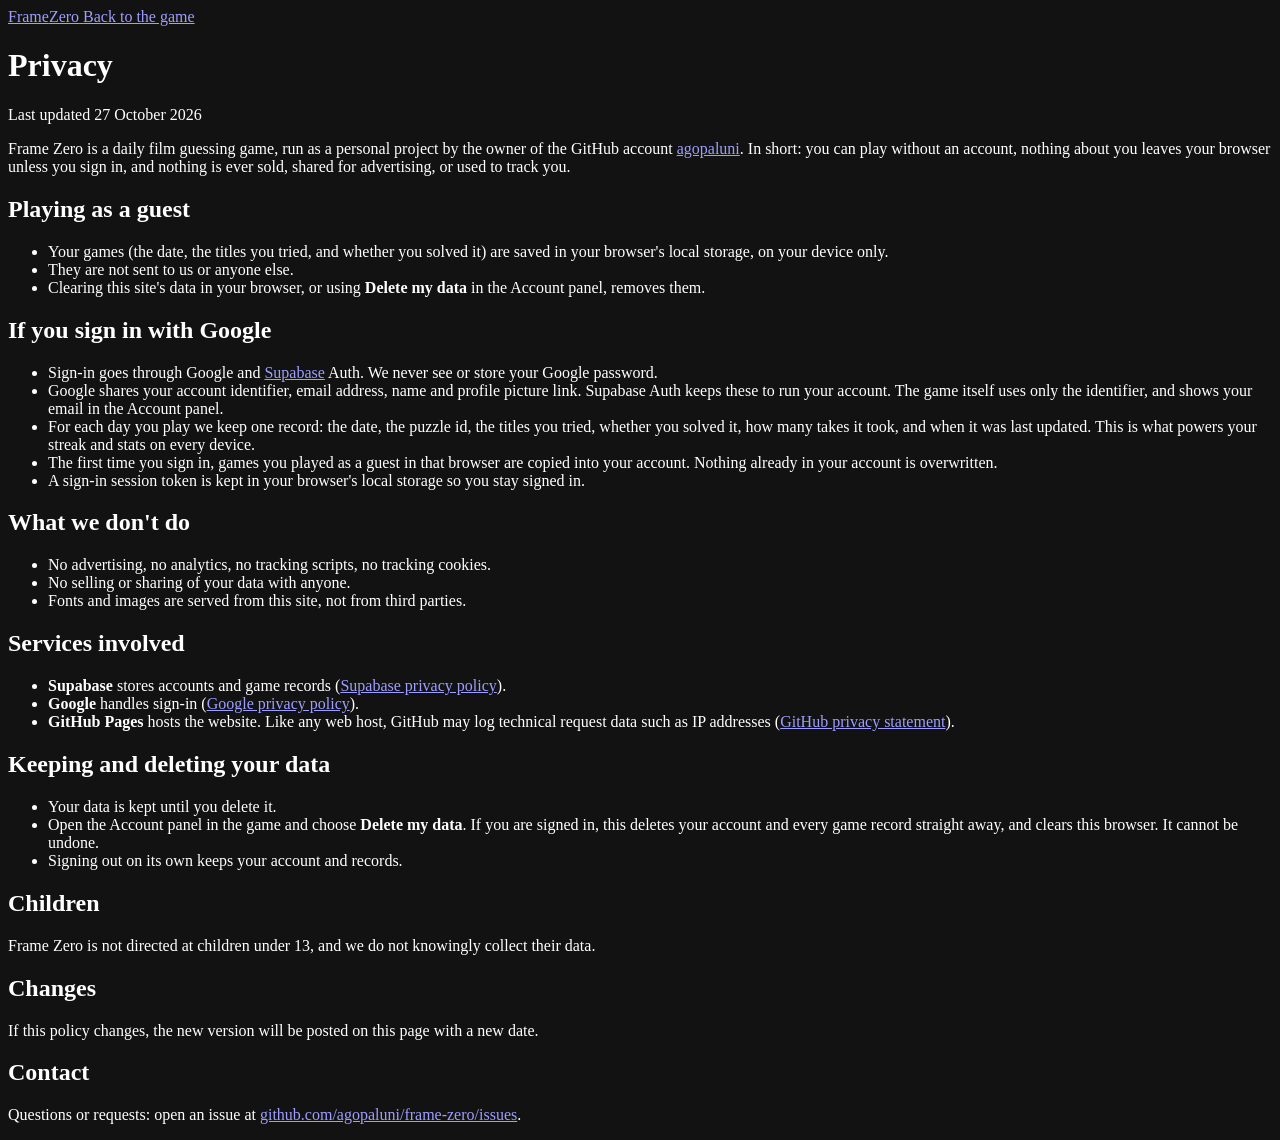
==== privacy.html @ 5e2959f5 "Deploy 2026-10-27 19:43 UTC" ====
<!doctype html>
<html lang="en">
  <head>
    <meta charset="utf-8" />
    <meta name="viewport" content="width=device-width, initial-scale=1, viewport-fit=cover" />
    <meta name="color-scheme" content="dark" />
    <meta name="theme-color" content="#121110" />
    <meta name="description" content="What Frame Zero stores, why, and how to delete it." />
    <title>Privacy | Frame Zero</title>
    <link rel="icon" href="/frame-zero/favicon.svg" type="image/svg+xml" />
    <script type="module" crossorigin src="/frame-zero/assets/modulepreload-polyfill-P2Xu9kJm.js"></script>
    <link rel="stylesheet" crossorigin href="/frame-zero/assets/privacy-B8dcJhwJ.css">
  </head>
  <body>
    <header class="bar">
      <a class="wordmark" href="./" aria-label="Frame Zero, back to the game">
        <span class="wordmark-frame">Frame</span><span class="wordmark-zero">Zero</span>
      </a>
      <a class="back" href="./">Back to the game</a>
    </header>

    <main class="doc">
      <h1>Privacy</h1>
      <p class="updated">Last updated <time datetime="2026-10-27">27 October 2026</time></p>

      <p class="lede">
        Frame Zero is a daily film guessing game, run as a personal project by the owner of the GitHub account
        <a href="https://github.com/agopaluni">agopaluni</a>. In short: you can play without an account, nothing about you
        leaves your browser unless you sign in, and nothing is ever sold, shared for advertising, or used to track you.
      </p>

      <h2>Playing as a guest</h2>
      <ul>
        <li>Your games (the date, the titles you tried, and whether you solved it) are saved in your browser's local storage, on your device only.</li>
        <li>They are not sent to us or anyone else.</li>
        <li>Clearing this site's data in your browser, or using <strong>Delete my data</strong> in the Account panel, removes them.</li>
      </ul>

      <h2>If you sign in with Google</h2>
      <ul>
        <li>Sign-in goes through Google and <a href="https://supabase.com">Supabase</a> Auth. We never see or store your Google password.</li>
        <li>Google shares your account identifier, email address, name and profile picture link. Supabase Auth keeps these to run your account. The game itself uses only the identifier, and shows your email in the Account panel.</li>
        <li>For each day you play we keep one record: the date, the puzzle id, the titles you tried, whether you solved it, how many takes it took, and when it was last updated. This is what powers your streak and stats on every device.</li>
        <li>The first time you sign in, games you played as a guest in that browser are copied into your account. Nothing already in your account is overwritten.</li>
        <li>A sign-in session token is kept in your browser's local storage so you stay signed in.</li>
      </ul>

      <h2>What we don't do</h2>
      <ul>
        <li>No advertising, no analytics, no tracking scripts, no tracking cookies.</li>
        <li>No selling or sharing of your data with anyone.</li>
        <li>Fonts and images are served from this site, not from third parties.</li>
      </ul>

      <h2>Services involved</h2>
      <ul>
        <li><strong>Supabase</strong> stores accounts and game records (<a href="https://supabase.com/privacy">Supabase privacy policy</a>).</li>
        <li><strong>Google</strong> handles sign-in (<a href="https://policies.google.com/privacy">Google privacy policy</a>).</li>
        <li><strong>GitHub Pages</strong> hosts the website. Like any web host, GitHub may log technical request data such as IP addresses (<a href="https://docs.github.com/en/site-policy/privacy-policies/github-general-privacy-statement">GitHub privacy statement</a>).</li>
      </ul>

      <h2>Keeping and deleting your data</h2>
      <ul>
        <li>Your data is kept until you delete it.</li>
        <li>Open the Account panel in the game and choose <strong>Delete my data</strong>. If you are signed in, this deletes your account and every game record straight away, and clears this browser. It cannot be undone.</li>
        <li>Signing out on its own keeps your account and records.</li>
      </ul>

      <h2>Children</h2>
      <p>Frame Zero is not directed at children under 13, and we do not knowingly collect their data.</p>

      <h2>Changes</h2>
      <p>If this policy changes, the new version will be posted on this page with a new date.</p>

      <h2>Contact</h2>
      <p>
        Questions or requests: open an issue at
        <a href="https://github.com/agopaluni/frame-zero/issues">github.com/agopaluni/frame-zero/issues</a>.
      </p>
    </main>
  </body>
</html>
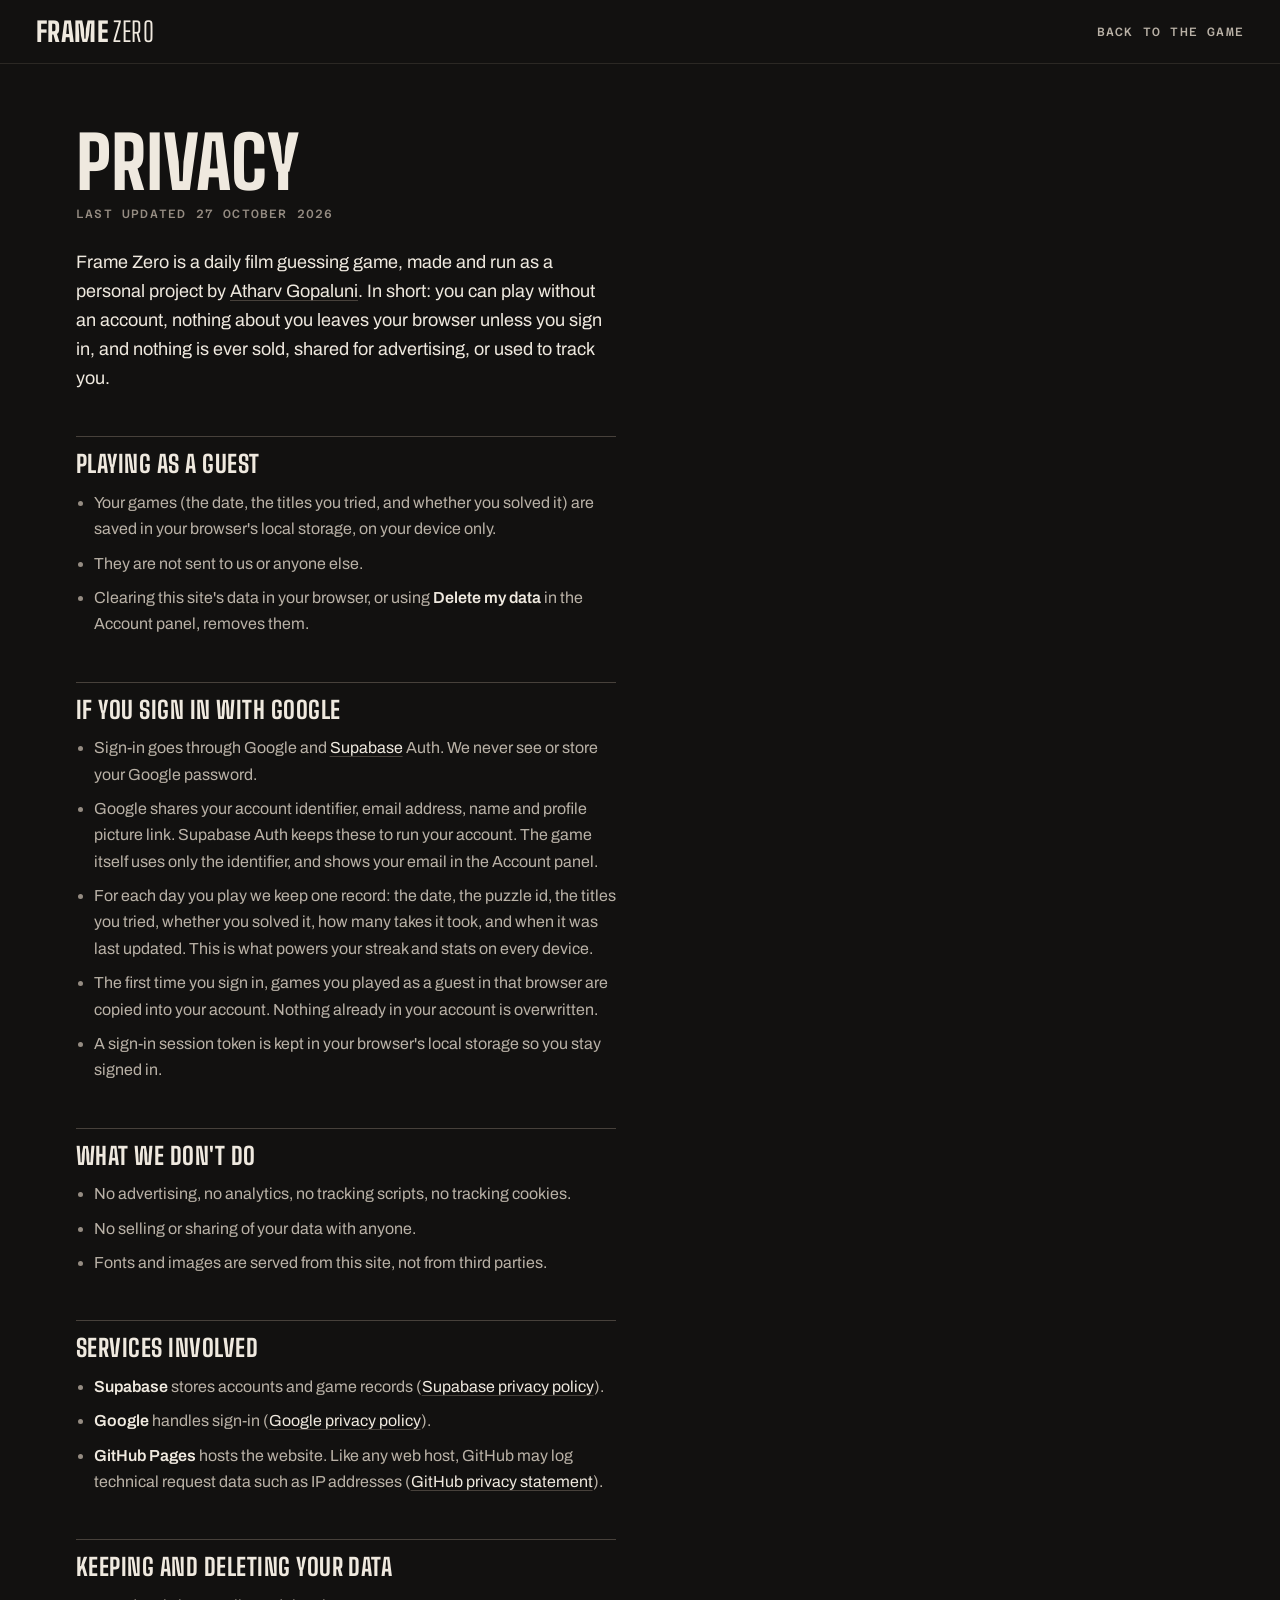
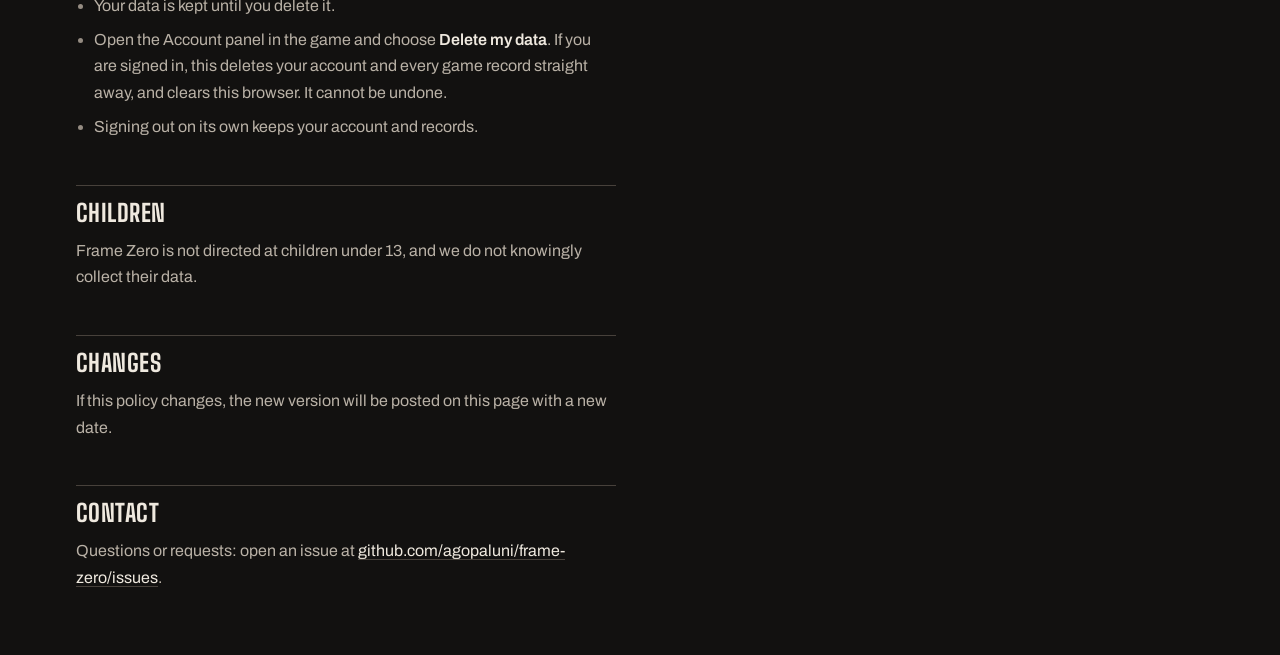
==== commit 6e4c90e1: "Deploy 2026-10-27 20:44 UTC" ====
--- a/privacy.html
+++ b/privacy.html
@@ -7,9 +7,9 @@
     <meta name="theme-color" content="#121110" />
     <meta name="description" content="What Frame Zero stores, why, and how to delete it." />
     <title>Privacy | Frame Zero</title>
-    <link rel="icon" href="/frame-zero/favicon.svg" type="image/svg+xml" />
-    <script type="module" crossorigin src="/frame-zero/assets/modulepreload-polyfill-P2Xu9kJm.js"></script>
-    <link rel="stylesheet" crossorigin href="/frame-zero/assets/privacy-B8dcJhwJ.css">
+    <link rel="icon" href="/favicon.svg" type="image/svg+xml" />
+    <script type="module" crossorigin src="/assets/modulepreload-polyfill-P2Xu9kJm.js"></script>
+    <link rel="stylesheet" crossorigin href="/assets/privacy-Bjh4XZQy.css">
   </head>
   <body>
     <header class="bar">
@@ -24,8 +24,8 @@
       <p class="updated">Last updated <time datetime="2026-10-27">27 October 2026</time></p>
 
       <p class="lede">
-        Frame Zero is a daily film guessing game, run as a personal project by the owner of the GitHub account
-        <a href="https://github.com/agopaluni">agopaluni</a>. In short: you can play without an account, nothing about you
+        Frame Zero is a daily film guessing game, made and run as a personal project by
+        <a href="https://atharvgopaluni.com">Atharv Gopaluni</a>. In short: you can play without an account, nothing about you
         leaves your browser unless you sign in, and nothing is ever sold, shared for advertising, or used to track you.
       </p>
 
--- a/assets/privacy-Bjh4XZQy.css
+++ b/assets/privacy-Bjh4XZQy.css
@@ -0,0 +1 @@
+@font-face{font-family:Big Shoulders Variable;font-style:normal;font-display:swap;font-weight:100 900;src:url(/assets/big-shoulders-vietnamese-wght-normal-Cu-DDijC.woff2)format("woff2-variations");unicode-range:U+102-103,U+110-111,U+128-129,U+168-169,U+1A0-1A1,U+1AF-1B0,U+300-301,U+303-304,U+308-309,U+323,U+329,U+1EA0-1EF9,U+20AB}@font-face{font-family:Big Shoulders Variable;font-style:normal;font-display:swap;font-weight:100 900;src:url(/assets/big-shoulders-latin-ext-wght-normal-C7duU6kR.woff2)format("woff2-variations");unicode-range:U+100-2BA,U+2BD-2C5,U+2C7-2CC,U+2CE-2D7,U+2DD-2FF,U+304,U+308,U+329,U+1D00-1DBF,U+1E00-1E9F,U+1EF2-1EFF,U+2020,U+20A0-20AB,U+20AD-20C0,U+2113,U+2C60-2C7F,U+A720-A7FF}@font-face{font-family:Big Shoulders Variable;font-style:normal;font-display:swap;font-weight:100 900;src:url(/assets/big-shoulders-latin-wght-normal-D2Rs5vCJ.woff2)format("woff2-variations");unicode-range:U+??,U+131,U+152-153,U+2BB-2BC,U+2C6,U+2DA,U+2DC,U+304,U+308,U+329,U+2000-206F,U+20AC,U+2122,U+2191,U+2193,U+2212,U+2215,U+FEFF,U+FFFD}@font-face{font-family:Archivo Variable;font-style:normal;font-display:swap;font-weight:100 900;src:url(/assets/archivo-vietnamese-wght-normal-XAtsl5Q_.woff2)format("woff2-variations");unicode-range:U+102-103,U+110-111,U+128-129,U+168-169,U+1A0-1A1,U+1AF-1B0,U+300-301,U+303-304,U+308-309,U+323,U+329,U+1EA0-1EF9,U+20AB}@font-face{font-family:Archivo Variable;font-style:normal;font-display:swap;font-weight:100 900;src:url(/assets/archivo-latin-ext-wght-normal-C4zznr8T.woff2)format("woff2-variations");unicode-range:U+100-2BA,U+2BD-2C5,U+2C7-2CC,U+2CE-2D7,U+2DD-2FF,U+304,U+308,U+329,U+1D00-1DBF,U+1E00-1E9F,U+1EF2-1EFF,U+2020,U+20A0-20AB,U+20AD-20C0,U+2113,U+2C60-2C7F,U+A720-A7FF}@font-face{font-family:Archivo Variable;font-style:normal;font-display:swap;font-weight:100 900;src:url(/assets/archivo-latin-wght-normal-E0tuGl4L.woff2)format("woff2-variations");unicode-range:U+??,U+131,U+152-153,U+2BB-2BC,U+2C6,U+2DA,U+2DC,U+304,U+308,U+329,U+2000-206F,U+20AC,U+2122,U+2191,U+2193,U+2212,U+2215,U+FEFF,U+FFFD}@font-face{font-family:Azeret Mono Variable;font-style:normal;font-display:swap;font-weight:100 900;src:url(/assets/azeret-mono-latin-ext-wght-normal-CaAVEd4C.woff2)format("woff2-variations");unicode-range:U+100-2BA,U+2BD-2C5,U+2C7-2CC,U+2CE-2D7,U+2DD-2FF,U+304,U+308,U+329,U+1D00-1DBF,U+1E00-1E9F,U+1EF2-1EFF,U+2020,U+20A0-20AB,U+20AD-20C0,U+2113,U+2C60-2C7F,U+A720-A7FF}@font-face{font-family:Azeret Mono Variable;font-style:normal;font-display:swap;font-weight:100 900;src:url(/assets/azeret-mono-latin-wght-normal-BhHwRSCm.woff2)format("woff2-variations");unicode-range:U+??,U+131,U+152-153,U+2BB-2BC,U+2C6,U+2DA,U+2DC,U+304,U+308,U+329,U+2000-206F,U+20AC,U+2122,U+2191,U+2193,U+2212,U+2215,U+FEFF,U+FFFD}:root{--lightningcss-light: ;--lightningcss-dark:initial;color-scheme:dark;--ground:#121110;--ground-2:#1a1816;--ground-3:#23201d;--well:#0a0908;--monitor:#000;--rule:#2b2824;--rule-strong:#47413b;--ink:#efe9df;--ink-2:#b9b1a6;--ink-3:#958c82;--tally:#ff4538;--tally-ink:#ff6b5f;--overlay-ink:#ffffffe6;--focus:#f6f1e8;--font-display:"Big Shoulders Variable", "Arial Narrow", sans-serif;--font-body:"Archivo Variable", "Helvetica Neue", Arial, sans-serif;--font-mono:"Azeret Mono Variable", ui-monospace, "SF Mono", Menlo, monospace;--gutter:16px;--bar-h:56px;--ar:2.39;--ease-out:cubic-bezier(.16, 1, .3, 1);--pull:.6s;--safe-l:max(var(--gutter), env(safe-area-inset-left));--safe-r:max(var(--gutter), env(safe-area-inset-right))}@media (min-width:720px){:root{--gutter:24px;--bar-h:60px}}@media (min-width:1200px){:root{--gutter:36px;--bar-h:64px}}*,:before,:after{box-sizing:border-box}html{background:var(--ground);-webkit-text-size-adjust:100%;-moz-text-size-adjust:100%;text-size-adjust:100%}body{background:var(--ground);color:var(--ink-2);font:400 16px/1.65 var(--font-body);-webkit-font-smoothing:antialiased;margin:0}::selection{background:var(--rule-strong);color:#fff}:focus-visible{outline:2px solid var(--focus);outline-offset:2px}.bar{min-height:calc(var(--bar-h) + env(safe-area-inset-top));padding:env(safe-area-inset-top) var(--safe-r) 0 var(--safe-l);border-bottom:1px solid var(--rule);justify-content:space-between;align-items:center;gap:16px;display:flex}.wordmark{min-height:44px;color:var(--ink);font:27px/1 var(--font-display);text-transform:uppercase;letter-spacing:.015em;align-items:center;gap:.16em;text-decoration:none;display:inline-flex}.wordmark-frame{font-weight:800}.wordmark-zero{font-weight:300}.back{min-height:44px;font:500 12px/1 var(--font-mono);letter-spacing:.1em;text-transform:uppercase;color:var(--ink-2);align-items:center;text-decoration:none;display:inline-flex}.back:hover{color:var(--ink)}.doc{max-width:68ch;padding:40px var(--safe-r) calc(64px + env(safe-area-inset-bottom)) var(--safe-l)}@media (min-width:900px){.doc{margin-left:max(var(--gutter), calc((100vw - 1200px) / 2));padding-top:64px}}h1{font:800 clamp(44px, 7vw, 72px)/.95 var(--font-display);text-transform:uppercase;color:var(--ink);margin:0}.updated{font:500 12px/1 var(--font-mono);letter-spacing:.1em;text-transform:uppercase;color:var(--ink-3);margin:12px 0 0}.lede{color:var(--ink);margin:28px 0 0;font-size:18px;line-height:1.6}h2{border-top:1px solid var(--rule-strong);font:700 24px/1.1 var(--font-display);text-transform:uppercase;letter-spacing:.02em;color:var(--ink);margin:44px 0 12px;padding-top:14px}p{margin:0}ul{margin:0;padding-left:1.1em}li+li{margin-top:8px}li::marker{color:var(--ink-3)}strong{color:var(--ink);font-weight:600}a{color:var(--ink);text-decoration:underline;-webkit-text-decoration-color:var(--rule-strong);text-decoration-color:var(--rule-strong);text-underline-offset:3px;text-decoration-thickness:1px}a:hover{-webkit-text-decoration-color:var(--ink);text-decoration-color:var(--ink)}.wordmark,.back{text-decoration:none}
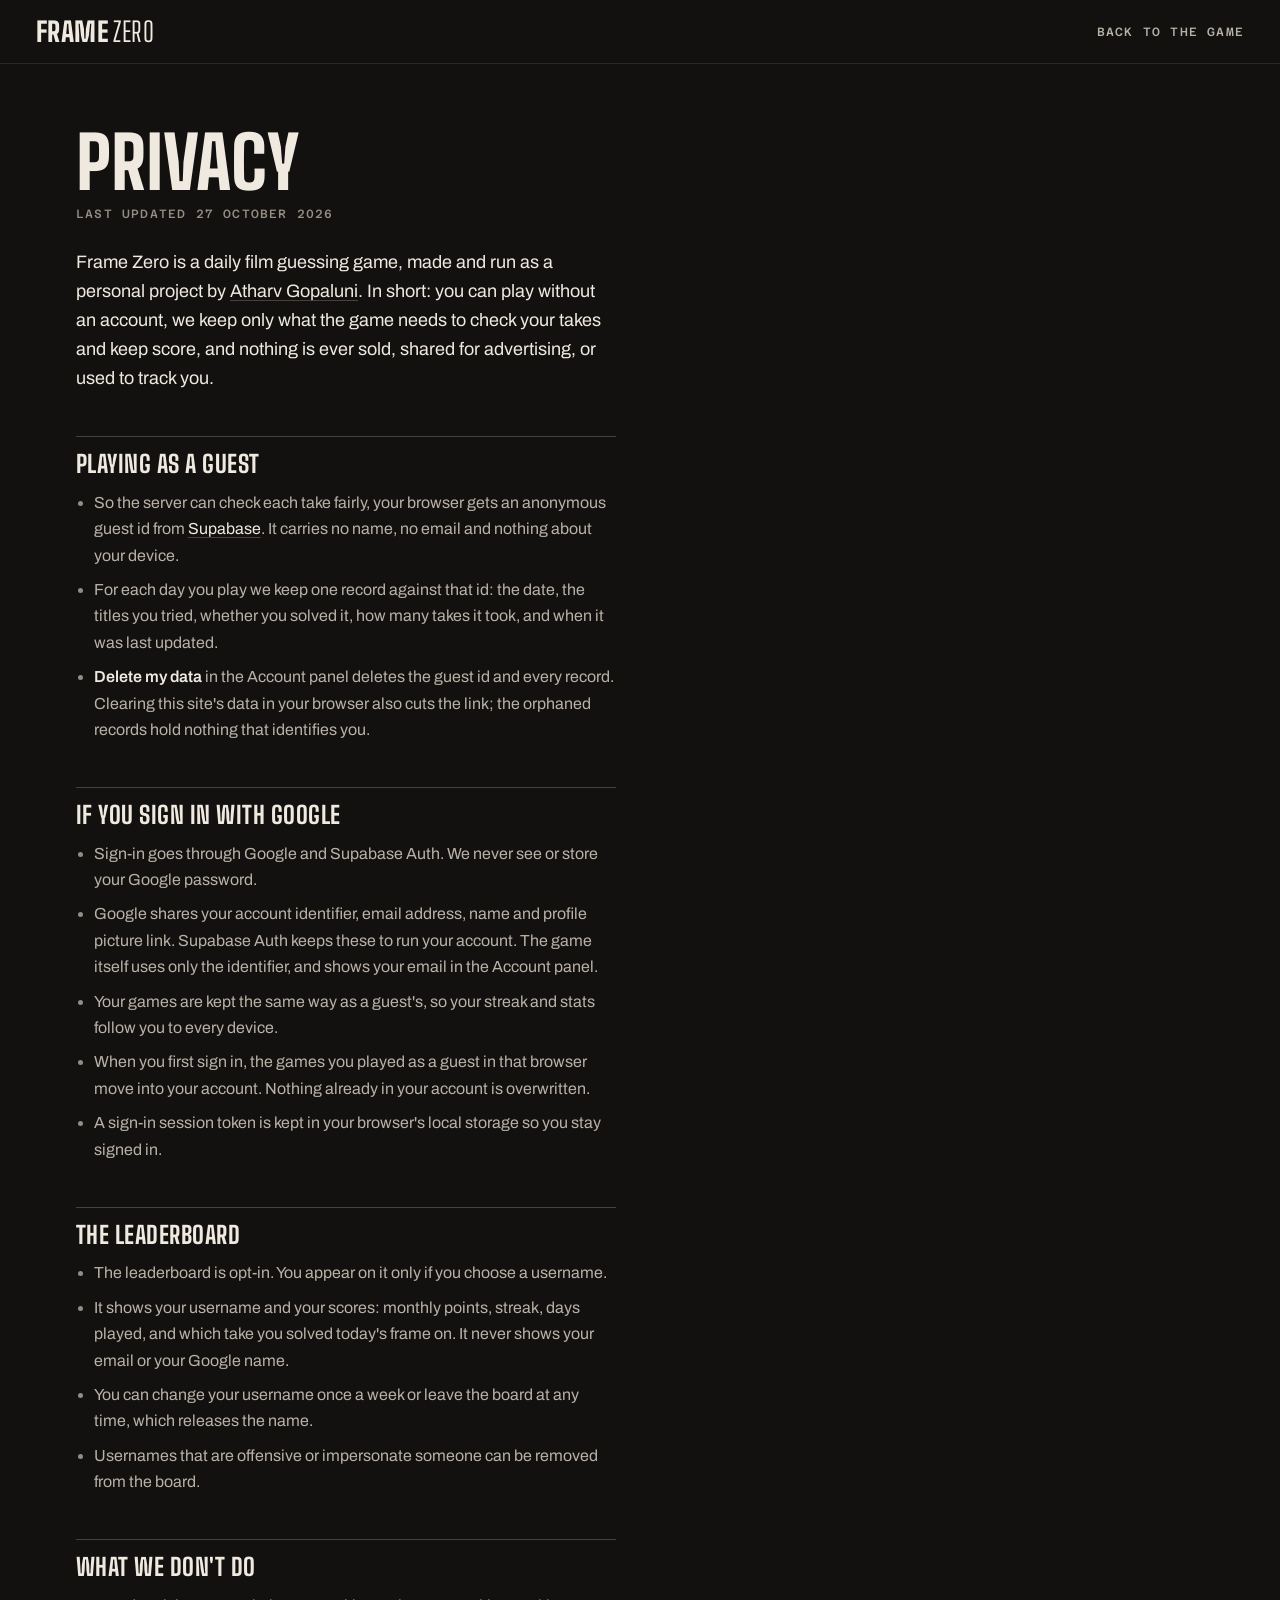
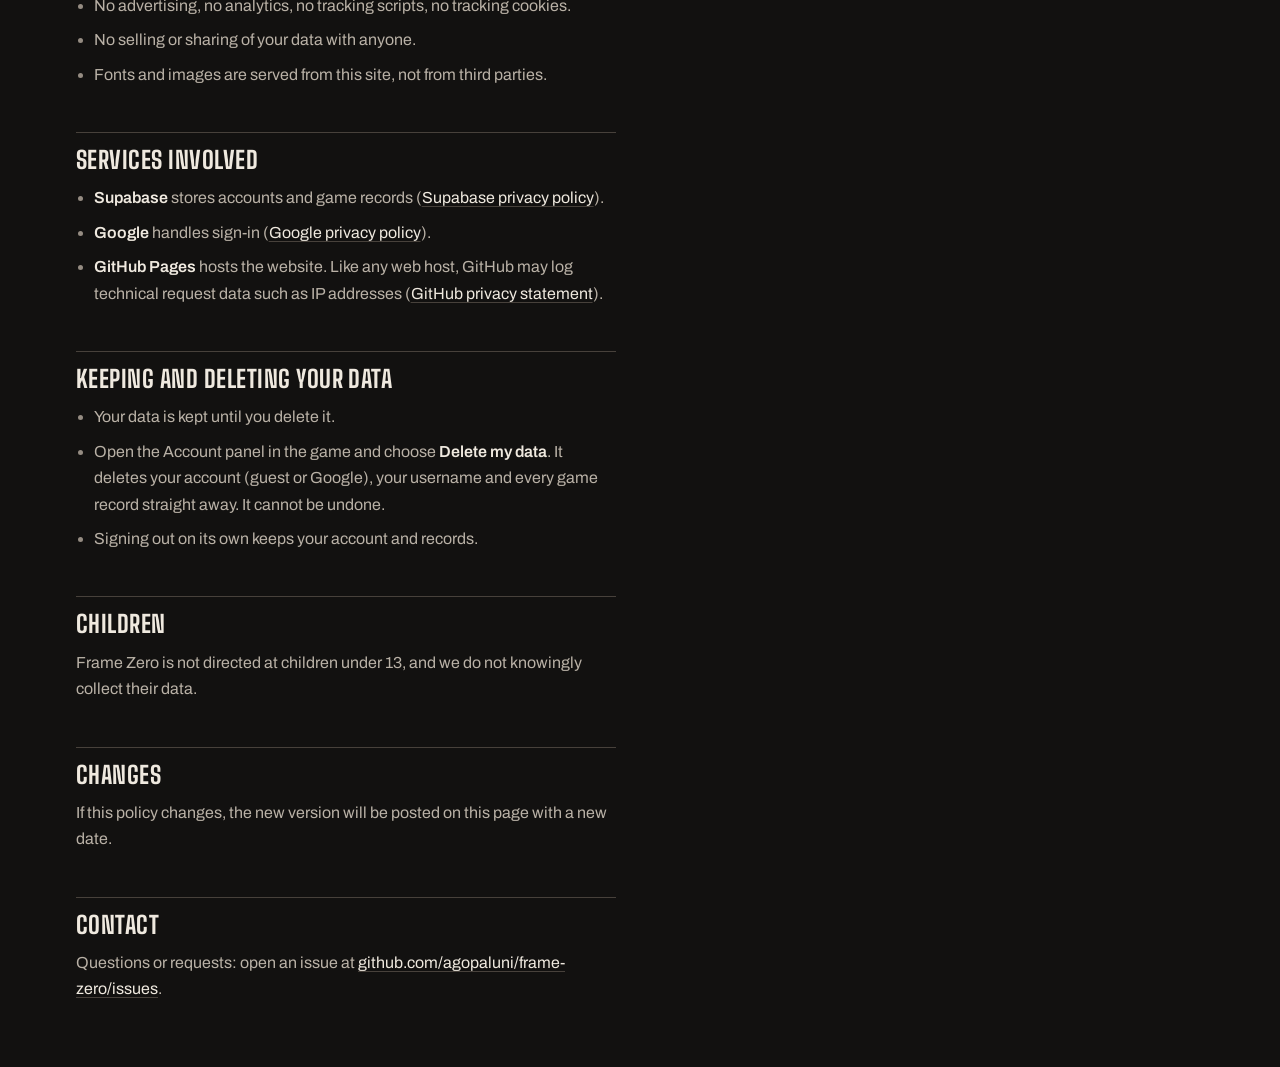
==== commit a8a09bf1: "Deploy 2026-10-27 22:38 UTC" ====
--- a/privacy.html
+++ b/privacy.html
@@ -25,24 +25,33 @@
 
       <p class="lede">
         Frame Zero is a daily film guessing game, made and run as a personal project by
-        <a href="https://atharvgopaluni.com">Atharv Gopaluni</a>. In short: you can play without an account, nothing about you
-        leaves your browser unless you sign in, and nothing is ever sold, shared for advertising, or used to track you.
+        <a href="https://atharvgopaluni.com">Atharv Gopaluni</a>. In short: you can play without an account, we keep only
+        what the game needs to check your takes and keep score, and nothing is ever sold, shared for advertising, or used
+        to track you.
       </p>
 
       <h2>Playing as a guest</h2>
       <ul>
-        <li>Your games (the date, the titles you tried, and whether you solved it) are saved in your browser's local storage, on your device only.</li>
-        <li>They are not sent to us or anyone else.</li>
-        <li>Clearing this site's data in your browser, or using <strong>Delete my data</strong> in the Account panel, removes them.</li>
+        <li>So the server can check each take fairly, your browser gets an anonymous guest id from <a href="https://supabase.com">Supabase</a>. It carries no name, no email and nothing about your device.</li>
+        <li>For each day you play we keep one record against that id: the date, the titles you tried, whether you solved it, how many takes it took, and when it was last updated.</li>
+        <li><strong>Delete my data</strong> in the Account panel deletes the guest id and every record. Clearing this site's data in your browser also cuts the link; the orphaned records hold nothing that identifies you.</li>
       </ul>
 
       <h2>If you sign in with Google</h2>
       <ul>
-        <li>Sign-in goes through Google and <a href="https://supabase.com">Supabase</a> Auth. We never see or store your Google password.</li>
+        <li>Sign-in goes through Google and Supabase Auth. We never see or store your Google password.</li>
         <li>Google shares your account identifier, email address, name and profile picture link. Supabase Auth keeps these to run your account. The game itself uses only the identifier, and shows your email in the Account panel.</li>
-        <li>For each day you play we keep one record: the date, the puzzle id, the titles you tried, whether you solved it, how many takes it took, and when it was last updated. This is what powers your streak and stats on every device.</li>
-        <li>The first time you sign in, games you played as a guest in that browser are copied into your account. Nothing already in your account is overwritten.</li>
+        <li>Your games are kept the same way as a guest's, so your streak and stats follow you to every device.</li>
+        <li>When you first sign in, the games you played as a guest in that browser move into your account. Nothing already in your account is overwritten.</li>
         <li>A sign-in session token is kept in your browser's local storage so you stay signed in.</li>
+      </ul>
+
+      <h2>The leaderboard</h2>
+      <ul>
+        <li>The leaderboard is opt-in. You appear on it only if you choose a username.</li>
+        <li>It shows your username and your scores: monthly points, streak, days played, and which take you solved today's frame on. It never shows your email or your Google name.</li>
+        <li>You can change your username once a week or leave the board at any time, which releases the name.</li>
+        <li>Usernames that are offensive or impersonate someone can be removed from the board.</li>
       </ul>
 
       <h2>What we don't do</h2>
@@ -62,7 +71,7 @@
       <h2>Keeping and deleting your data</h2>
       <ul>
         <li>Your data is kept until you delete it.</li>
-        <li>Open the Account panel in the game and choose <strong>Delete my data</strong>. If you are signed in, this deletes your account and every game record straight away, and clears this browser. It cannot be undone.</li>
+        <li>Open the Account panel in the game and choose <strong>Delete my data</strong>. It deletes your account (guest or Google), your username and every game record straight away. It cannot be undone.</li>
         <li>Signing out on its own keeps your account and records.</li>
       </ul>
 
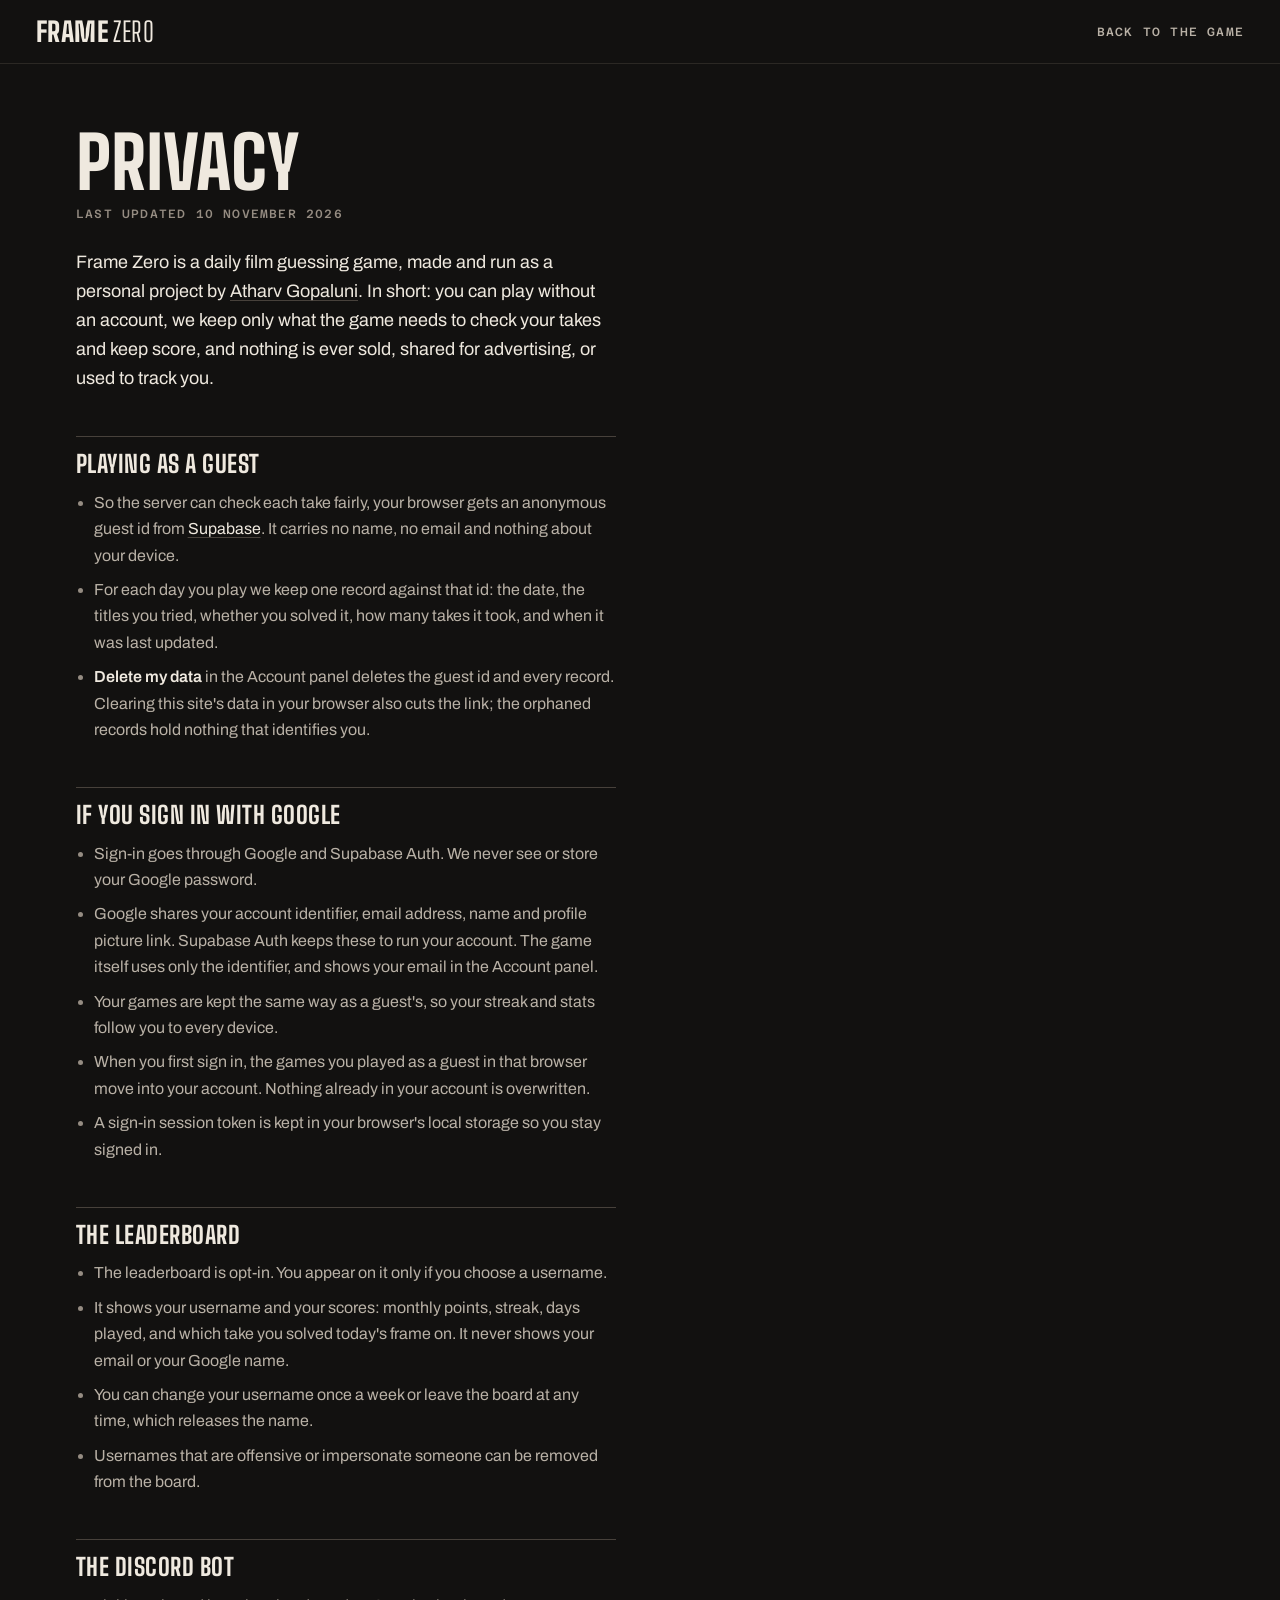
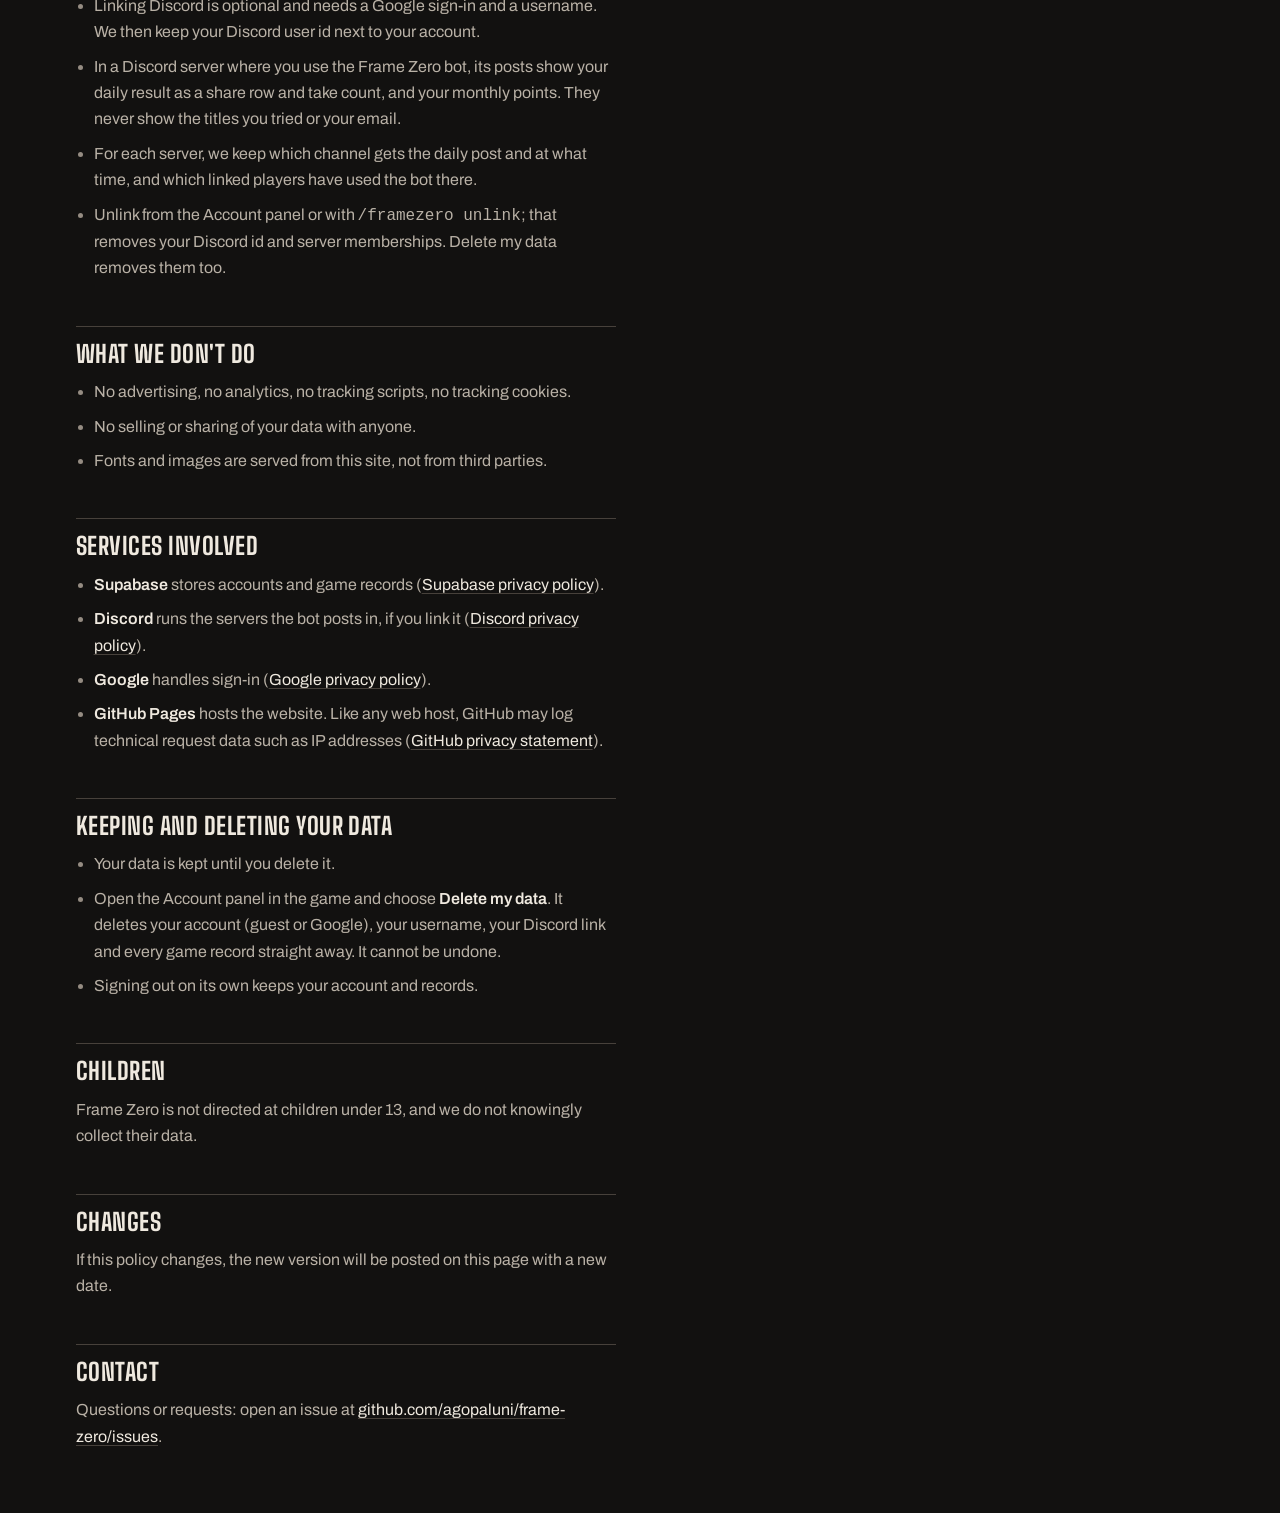
==== commit 403e03ec: "Deploy 2026-11-10 16:40 UTC" ====
--- a/privacy.html
+++ b/privacy.html
@@ -9,7 +9,7 @@
     <title>Privacy | Frame Zero</title>
     <link rel="icon" href="/favicon.svg" type="image/svg+xml" />
     <script type="module" crossorigin src="/assets/modulepreload-polyfill-P2Xu9kJm.js"></script>
-    <link rel="stylesheet" crossorigin href="/assets/privacy-Bjh4XZQy.css">
+    <link rel="stylesheet" crossorigin href="/assets/privacy-BvGANjF-.css">
   </head>
   <body>
     <header class="bar">
@@ -21,7 +21,7 @@
 
     <main class="doc">
       <h1>Privacy</h1>
-      <p class="updated">Last updated <time datetime="2026-10-27">27 October 2026</time></p>
+      <p class="updated">Last updated <time datetime="2026-11-10">10 November 2026</time></p>
 
       <p class="lede">
         Frame Zero is a daily film guessing game, made and run as a personal project by
@@ -54,6 +54,14 @@
         <li>Usernames that are offensive or impersonate someone can be removed from the board.</li>
       </ul>
 
+      <h2>The Discord bot</h2>
+      <ul>
+        <li>Linking Discord is optional and needs a Google sign-in and a username. We then keep your Discord user id next to your account.</li>
+        <li>In a Discord server where you use the Frame Zero bot, its posts show your daily result as a share row and take count, and your monthly points. They never show the titles you tried or your email.</li>
+        <li>For each server, we keep which channel gets the daily post and at what time, and which linked players have used the bot there.</li>
+        <li>Unlink from the Account panel or with <code>/framezero unlink</code>; that removes your Discord id and server memberships. Delete my data removes them too.</li>
+      </ul>
+
       <h2>What we don't do</h2>
       <ul>
         <li>No advertising, no analytics, no tracking scripts, no tracking cookies.</li>
@@ -64,6 +72,7 @@
       <h2>Services involved</h2>
       <ul>
         <li><strong>Supabase</strong> stores accounts and game records (<a href="https://supabase.com/privacy">Supabase privacy policy</a>).</li>
+        <li><strong>Discord</strong> runs the servers the bot posts in, if you link it (<a href="https://discord.com/privacy">Discord privacy policy</a>).</li>
         <li><strong>Google</strong> handles sign-in (<a href="https://policies.google.com/privacy">Google privacy policy</a>).</li>
         <li><strong>GitHub Pages</strong> hosts the website. Like any web host, GitHub may log technical request data such as IP addresses (<a href="https://docs.github.com/en/site-policy/privacy-policies/github-general-privacy-statement">GitHub privacy statement</a>).</li>
       </ul>
@@ -71,7 +80,7 @@
       <h2>Keeping and deleting your data</h2>
       <ul>
         <li>Your data is kept until you delete it.</li>
-        <li>Open the Account panel in the game and choose <strong>Delete my data</strong>. It deletes your account (guest or Google), your username and every game record straight away. It cannot be undone.</li>
+        <li>Open the Account panel in the game and choose <strong>Delete my data</strong>. It deletes your account (guest or Google), your username, your Discord link and every game record straight away. It cannot be undone.</li>
         <li>Signing out on its own keeps your account and records.</li>
       </ul>
 
--- a/assets/privacy-BvGANjF-.css
+++ b/assets/privacy-BvGANjF-.css
@@ -0,0 +1 @@
+@font-face{font-family:Big Shoulders Variable;font-style:normal;font-display:swap;font-weight:100 900;src:url(/assets/big-shoulders-vietnamese-wght-normal-Cu-DDijC.woff2)format("woff2-variations");unicode-range:U+102-103,U+110-111,U+128-129,U+168-169,U+1A0-1A1,U+1AF-1B0,U+300-301,U+303-304,U+308-309,U+323,U+329,U+1EA0-1EF9,U+20AB}@font-face{font-family:Big Shoulders Variable;font-style:normal;font-display:swap;font-weight:100 900;src:url(/assets/big-shoulders-latin-ext-wght-normal-C7duU6kR.woff2)format("woff2-variations");unicode-range:U+100-2BA,U+2BD-2C5,U+2C7-2CC,U+2CE-2D7,U+2DD-2FF,U+304,U+308,U+329,U+1D00-1DBF,U+1E00-1E9F,U+1EF2-1EFF,U+2020,U+20A0-20AB,U+20AD-20C0,U+2113,U+2C60-2C7F,U+A720-A7FF}@font-face{font-family:Big Shoulders Variable;font-style:normal;font-display:swap;font-weight:100 900;src:url(/assets/big-shoulders-latin-wght-normal-D2Rs5vCJ.woff2)format("woff2-variations");unicode-range:U+??,U+131,U+152-153,U+2BB-2BC,U+2C6,U+2DA,U+2DC,U+304,U+308,U+329,U+2000-206F,U+20AC,U+2122,U+2191,U+2193,U+2212,U+2215,U+FEFF,U+FFFD}@font-face{font-family:Archivo Variable;font-style:normal;font-display:swap;font-weight:100 900;src:url(/assets/archivo-vietnamese-wght-normal-XAtsl5Q_.woff2)format("woff2-variations");unicode-range:U+102-103,U+110-111,U+128-129,U+168-169,U+1A0-1A1,U+1AF-1B0,U+300-301,U+303-304,U+308-309,U+323,U+329,U+1EA0-1EF9,U+20AB}@font-face{font-family:Archivo Variable;font-style:normal;font-display:swap;font-weight:100 900;src:url(/assets/archivo-latin-ext-wght-normal-C4zznr8T.woff2)format("woff2-variations");unicode-range:U+100-2BA,U+2BD-2C5,U+2C7-2CC,U+2CE-2D7,U+2DD-2FF,U+304,U+308,U+329,U+1D00-1DBF,U+1E00-1E9F,U+1EF2-1EFF,U+2020,U+20A0-20AB,U+20AD-20C0,U+2113,U+2C60-2C7F,U+A720-A7FF}@font-face{font-family:Archivo Variable;font-style:normal;font-display:swap;font-weight:100 900;src:url(/assets/archivo-latin-wght-normal-E0tuGl4L.woff2)format("woff2-variations");unicode-range:U+??,U+131,U+152-153,U+2BB-2BC,U+2C6,U+2DA,U+2DC,U+304,U+308,U+329,U+2000-206F,U+20AC,U+2122,U+2191,U+2193,U+2212,U+2215,U+FEFF,U+FFFD}@font-face{font-family:Azeret Mono Variable;font-style:normal;font-display:swap;font-weight:100 900;src:url(/assets/azeret-mono-latin-ext-wght-normal-CaAVEd4C.woff2)format("woff2-variations");unicode-range:U+100-2BA,U+2BD-2C5,U+2C7-2CC,U+2CE-2D7,U+2DD-2FF,U+304,U+308,U+329,U+1D00-1DBF,U+1E00-1E9F,U+1EF2-1EFF,U+2020,U+20A0-20AB,U+20AD-20C0,U+2113,U+2C60-2C7F,U+A720-A7FF}@font-face{font-family:Azeret Mono Variable;font-style:normal;font-display:swap;font-weight:100 900;src:url(/assets/azeret-mono-latin-wght-normal-BhHwRSCm.woff2)format("woff2-variations");unicode-range:U+??,U+131,U+152-153,U+2BB-2BC,U+2C6,U+2DA,U+2DC,U+304,U+308,U+329,U+2000-206F,U+20AC,U+2122,U+2191,U+2193,U+2212,U+2215,U+FEFF,U+FFFD}:root{--lightningcss-light: ;--lightningcss-dark:initial;color-scheme:dark;--ground:#121110;--ground-2:#1a1816;--ground-3:#23201d;--well:#0a0908;--monitor:#000;--rule:#2b2824;--rule-strong:#47413b;--ink:#efe9df;--ink-2:#b9b1a6;--ink-3:#958c82;--tally:#ff4538;--tally-ink:#ff6b5f;--overlay-ink:#ffffffe6;--focus:#f6f1e8;--font-display:"Big Shoulders Variable", "Arial Narrow", sans-serif;--font-body:"Archivo Variable", "Helvetica Neue", Arial, sans-serif;--font-mono:"Azeret Mono Variable", ui-monospace, "SF Mono", Menlo, monospace;--gutter:16px;--bar-h:56px;--foot-h:44px;--ar:2.39;--ease-out:cubic-bezier(.16, 1, .3, 1);--pull:.6s;--safe-l:max(var(--gutter), env(safe-area-inset-left));--safe-r:max(var(--gutter), env(safe-area-inset-right))}@media (min-width:720px){:root{--gutter:24px;--bar-h:60px}}@media (min-width:1200px){:root{--gutter:36px;--bar-h:64px}}*,:before,:after{box-sizing:border-box}html{background:var(--ground);-webkit-text-size-adjust:100%;-moz-text-size-adjust:100%;text-size-adjust:100%}body{background:var(--ground);color:var(--ink-2);font:400 16px/1.65 var(--font-body);-webkit-font-smoothing:antialiased;margin:0}::selection{background:var(--rule-strong);color:#fff}:focus-visible{outline:2px solid var(--focus);outline-offset:2px}.bar{min-height:calc(var(--bar-h) + env(safe-area-inset-top));padding:env(safe-area-inset-top) var(--safe-r) 0 var(--safe-l);border-bottom:1px solid var(--rule);justify-content:space-between;align-items:center;gap:16px;display:flex}.wordmark{min-height:44px;color:var(--ink);font:27px/1 var(--font-display);text-transform:uppercase;letter-spacing:.015em;align-items:center;gap:.16em;text-decoration:none;display:inline-flex}.wordmark-frame{font-weight:800}.wordmark-zero{font-weight:300}.back{min-height:44px;font:500 12px/1 var(--font-mono);letter-spacing:.1em;text-transform:uppercase;color:var(--ink-2);align-items:center;text-decoration:none;display:inline-flex}.back:hover{color:var(--ink)}.doc{max-width:68ch;padding:40px var(--safe-r) calc(64px + env(safe-area-inset-bottom)) var(--safe-l)}@media (min-width:900px){.doc{margin-left:max(var(--gutter), calc((100vw - 1200px) / 2));padding-top:64px}}h1{font:800 clamp(44px, 7vw, 72px)/.95 var(--font-display);text-transform:uppercase;color:var(--ink);margin:0}.updated{font:500 12px/1 var(--font-mono);letter-spacing:.1em;text-transform:uppercase;color:var(--ink-3);margin:12px 0 0}.lede{color:var(--ink);margin:28px 0 0;font-size:18px;line-height:1.6}h2{border-top:1px solid var(--rule-strong);font:700 24px/1.1 var(--font-display);text-transform:uppercase;letter-spacing:.02em;color:var(--ink);margin:44px 0 12px;padding-top:14px}p{margin:0}ul{margin:0;padding-left:1.1em}li+li{margin-top:8px}li::marker{color:var(--ink-3)}strong{color:var(--ink);font-weight:600}a{color:var(--ink);text-decoration:underline;-webkit-text-decoration-color:var(--rule-strong);text-decoration-color:var(--rule-strong);text-underline-offset:3px;text-decoration-thickness:1px}a:hover{-webkit-text-decoration-color:var(--ink);text-decoration-color:var(--ink)}.wordmark,.back{text-decoration:none}
